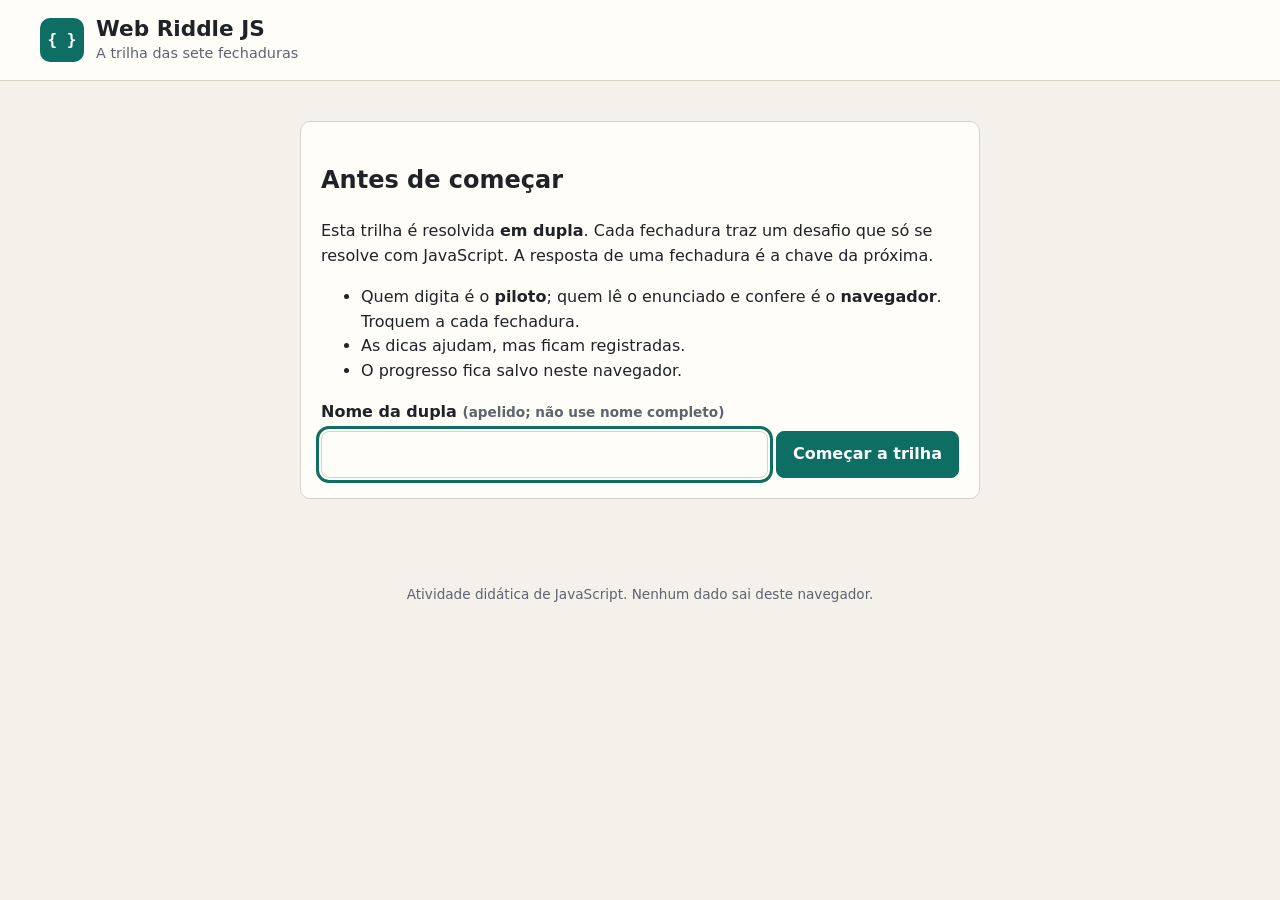
==== index.html @ 2ac2325f "feat: publica trilha Web Riddle JS Co-Authored-By: Claude Opus 5.5 <noreply@anthropic.com>" ====
<!doctype html>
<html lang="pt-BR">
<head>
  <meta charset="utf-8">
  <meta name="viewport" content="width=device-width, initial-scale=1">
  <title>Web Riddle JS</title>
  <meta name="description" content="Trilha de enigmas em JavaScript para resolver em dupla: cada fechadura guarda a pista da próxima.">
  <link rel="stylesheet" href="style.css">
</head>
<body>
  <header class="topo">
    <div class="topo-marca">
      <span class="logo" aria-hidden="true">{ }</span>
      <div>
        <h1>Web Riddle JS</h1>
        <p class="subtitulo">A trilha das sete fechaduras</p>
      </div>
    </div>
    <div class="topo-info" id="app-topo-info" hidden>
      <span>Dupla: <strong id="app-equipe"></strong></span>
      <span>Tempo: <strong id="app-tempo">00:00</strong></span>
    </div>
  </header>

  <nav class="progresso" id="app-progresso" aria-label="Fechaduras" hidden></nav>

  <main id="app-principal">
    <section class="cartao boas-vindas" id="app-boas-vindas" hidden>
      <h2>Antes de começar</h2>
      <p>Esta trilha é resolvida <strong>em dupla</strong>. Cada fechadura traz um desafio que só se resolve com JavaScript. A resposta de uma fechadura é a chave da próxima.</p>
      <ul>
        <li>Quem digita é o <strong>piloto</strong>; quem lê o enunciado e confere é o <strong>navegador</strong>. Troquem a cada fechadura.</li>
        <li>As dicas ajudam, mas ficam registradas.</li>
        <li>O progresso fica salvo neste navegador.</li>
      </ul>
      <form id="app-form-equipe" class="linha-form">
        <label for="app-nome-equipe">Nome da dupla <span class="nota">(apelido; não use nome completo)</span></label>
        <div class="linha">
          <input id="app-nome-equipe" maxlength="30" autocomplete="off" required>
          <button type="submit" class="botao primario">Começar a trilha</button>
        </div>
      </form>
    </section>

    <div class="grade" id="app-grade" hidden>
      <section class="cartao etapa" aria-live="polite">
        <div id="app-etapa"></div>

        <div class="dicas" id="app-dicas"></div>

        <form id="app-form-resposta" class="linha-form resposta">
          <label for="app-resposta">Pista desta fechadura</label>
          <div class="linha">
            <input id="app-resposta" autocomplete="off" spellcheck="false">
            <button type="submit" class="botao primario" id="app-botao-abrir">Abrir fechadura</button>
          </div>
          <p id="app-mensagem" class="mensagem" role="status"></p>
        </form>

        <div class="acoes-etapa">
          <button type="button" class="botao" id="app-reiniciar-etapa">Reiniciar etapa</button>
          <button type="button" class="botao" id="app-baixar">Baixar nosso código</button>
          <button type="button" class="botao perigo" id="app-recomecar">Recomeçar a trilha</button>
        </div>
      </section>

      <aside class="lateral">
        <section class="cartao bancada">
          <div class="bancada-topo">
            <h2>Bancada</h2>
            <span class="nota">Ctrl + Enter executa</span>
          </div>
          <label for="app-codigo" class="visualmente-oculto">Código JavaScript</label>
          <textarea id="app-codigo" spellcheck="false" autocomplete="off" placeholder="// escreva seu código aqui&#10;console.log(&quot;olá&quot;);"></textarea>
          <div class="linha">
            <button type="button" class="botao primario" id="app-executar">Executar</button>
            <button type="button" class="botao" id="app-limpar">Limpar saída</button>
          </div>
          <h3 class="saida-titulo">Saída</h3>
          <div id="app-saida" class="saida" aria-live="polite"></div>
        </section>

        <section class="cartao mochila">
          <h2>Mochila de pistas</h2>
          <ol id="app-mochila"></ol>
        </section>
      </aside>
    </div>

    <p id="app-carregando" class="carregando">Carregando a trilha...</p>
  </main>

  <footer class="rodape">
    <p>Atividade didática de JavaScript. Nenhum dado sai deste navegador.</p>
  </footer>

  <script src="app.js"></script>
</body>
</html>
---- style.css ----
:root {
  --fundo: #f4f1ea;
  --cartao: #fffdf8;
  --texto: #1f2328;
  --suave: #5c6470;
  --borda: #d9d3c5;
  --destaque: #0f6e63;
  --destaque-texto: #ffffff;
  --destaque-suave: #dcefeb;
  --alerta: #8a5a00;
  --alerta-fundo: #fff4d6;
  --erro: #a32222;
  --erro-fundo: #fde8e8;
  --sucesso: #1d6b2f;
  --sucesso-fundo: #e3f4e6;
  --codigo-fundo: #1e2430;
  --codigo-texto: #e6edf3;
  --raio: 10px;
  --mono: "Cascadia Code", "Consolas", "SFMono-Regular", Menlo, monospace;
  color-scheme: light;
}

@media (prefers-color-scheme: dark) {
  :root {
    --fundo: #12161c;
    --cartao: #1a2029;
    --texto: #e6e9ee;
    --suave: #a3acb9;
    --borda: #2e3744;
    --destaque: #3fb9a7;
    --destaque-texto: #0b1a17;
    --destaque-suave: #173430;
    --alerta: #f2c14e;
    --alerta-fundo: #2e2612;
    --erro: #ff8a8a;
    --erro-fundo: #3a1a1a;
    --sucesso: #7fd88f;
    --sucesso-fundo: #16301c;
    --codigo-fundo: #0d1117;
    --codigo-texto: #e6edf3;
    color-scheme: dark;
  }
}

* {
  box-sizing: border-box;
}

[hidden] {
  display: none !important;
}

body {
  margin: 0;
  background: var(--fundo);
  color: var(--texto);
  font-family: "Segoe UI", system-ui, -apple-system, Roboto, sans-serif;
  font-size: 1rem;
  line-height: 1.55;
}

code,
pre,
textarea {
  font-family: var(--mono);
}

:focus-visible {
  outline: 3px solid var(--destaque);
  outline-offset: 2px;
}

.visualmente-oculto {
  position: absolute;
  width: 1px;
  height: 1px;
  overflow: hidden;
  clip: rect(0 0 0 0);
  white-space: nowrap;
}

/* ---------- Header ---------- */

.topo {
  display: flex;
  flex-wrap: wrap;
  align-items: center;
  justify-content: space-between;
  gap: 12px;
  padding: 16px clamp(16px, 4vw, 40px);
  border-bottom: 1px solid var(--borda);
  background: var(--cartao);
}

.topo-marca {
  display: flex;
  align-items: center;
  gap: 12px;
}

.logo {
  display: grid;
  place-items: center;
  width: 44px;
  height: 44px;
  border-radius: var(--raio);
  background: var(--destaque);
  color: var(--destaque-texto);
  font-family: var(--mono);
  font-weight: 700;
}

h1 {
  margin: 0;
  font-size: 1.35rem;
  line-height: 1.2;
}

.subtitulo {
  margin: 0;
  color: var(--suave);
  font-size: 0.9rem;
}

.topo-info {
  display: flex;
  flex-wrap: wrap;
  gap: 16px;
  color: var(--suave);
}

.topo-info strong {
  color: var(--texto);
  font-variant-numeric: tabular-nums;
}

/* ---------- Progress ---------- */

.progresso {
  display: flex;
  flex-wrap: wrap;
  gap: 8px;
  padding: 16px clamp(16px, 4vw, 40px) 0;
}

.passo {
  min-width: 40px;
  height: 40px;
  padding: 0 10px;
  border: 2px solid var(--borda);
  border-radius: 999px;
  background: var(--cartao);
  color: var(--suave);
  font: inherit;
  font-weight: 600;
  cursor: pointer;
}

.passo:disabled {
  cursor: not-allowed;
  opacity: 0.55;
  border-style: dashed;
}

.passo.resolvida {
  border-color: var(--destaque);
  background: var(--destaque-suave);
  color: var(--texto);
}

.passo.atual {
  border-color: var(--destaque);
  background: var(--destaque);
  color: var(--destaque-texto);
}

/* ---------- Layout ---------- */

main {
  padding: 16px clamp(16px, 4vw, 40px) 32px;
}

.grade {
  display: grid;
  grid-template-columns: minmax(0, 1.2fr) minmax(0, 1fr);
  gap: 20px;
  align-items: start;
}

@media (max-width: 900px) {
  .grade {
    grid-template-columns: minmax(0, 1fr);
  }
}

.grade[hidden] {
  display: none;
}

.cartao {
  padding: 20px;
  border: 1px solid var(--borda);
  border-radius: var(--raio);
  background: var(--cartao);
}

.lateral {
  display: grid;
  gap: 20px;
  position: sticky;
  top: 16px;
}

@media (max-width: 900px) {
  .lateral {
    position: static;
  }
}

.boas-vindas {
  max-width: 680px;
  margin: 24px auto;
}

.carregando {
  color: var(--suave);
  text-align: center;
}

/* ---------- Lock content ---------- */

.rotulo {
  margin: 0;
  color: var(--destaque);
  font-size: 0.85rem;
  font-weight: 700;
  letter-spacing: 0.04em;
  text-transform: uppercase;
}

.etapa h2 {
  margin: 4px 0 8px;
  font-size: 1.5rem;
  line-height: 1.25;
}

.etapa h3 {
  margin: 20px 0 8px;
}

.conceitos {
  display: flex;
  flex-wrap: wrap;
  gap: 6px;
  margin: 0 0 16px;
  padding: 0;
  list-style: none;
}

.conceitos li {
  padding: 2px 10px;
  border-radius: 999px;
  background: var(--destaque-suave);
  font-family: var(--mono);
  font-size: 0.8rem;
}

.historia {
  color: var(--suave);
}

.desafio {
  margin-top: 12px;
  padding-top: 12px;
  border-top: 1px dashed var(--borda);
}

:not(pre) > code {
  padding: 1px 5px;
  border-radius: 5px;
  background: var(--destaque-suave);
  font-size: 0.9em;
  overflow-wrap: anywhere;
}

pre {
  margin: 12px 0;
  padding: 14px;
  overflow-x: auto;
  border-radius: 8px;
  background: var(--codigo-fundo);
  color: var(--codigo-texto);
  font-size: 0.88rem;
  line-height: 1.5;
}

.formula {
  padding: 10px 14px;
  border-left: 4px solid var(--destaque);
  background: var(--destaque-suave);
  font-family: var(--mono);
  font-size: 0.95rem;
}

.alerta {
  padding: 10px 14px;
  border-radius: 8px;
  background: var(--alerta-fundo);
  color: var(--alerta);
}

.nota {
  color: var(--suave);
  font-size: 0.85rem;
}

.painel-cargas {
  display: flex;
  flex-wrap: wrap;
  gap: 12px;
}

.painel-cargas label {
  display: grid;
  gap: 4px;
  font-weight: 600;
}

.painel-cargas input {
  width: 110px;
}

.mural {
  padding: 12px 16px;
  border: 2px solid var(--borda);
  border-radius: 8px;
  background: var(--fundo);
}

.comandos code {
  display: inline-block;
  padding: 8px 12px;
  font-size: 1rem;
  letter-spacing: 0.08em;
  word-break: break-all;
}

.tabela-comandos {
  border-collapse: collapse;
  margin: 8px 0;
}

.tabela-comandos th,
.tabela-comandos td {
  padding: 4px 14px;
  border-bottom: 1px solid var(--borda);
  text-align: left;
}

.etapa h4 {
  margin: 20px 0 6px;
}

.dica-recolhivel {
  margin: 8px 0;
  padding: 8px 12px;
  border-left: 4px solid var(--alerta);
  border-radius: 6px;
  background: var(--alerta-fundo);
}

.dica-recolhivel summary {
  color: var(--alerta);
  font-weight: 700;
  cursor: pointer;
}

.dica-recolhivel p {
  margin: 8px 0 0;
}

.tabela-comandos td,
.tabela-comandos th {
  vertical-align: top;
}

.cofre {
  display: grid;
  justify-items: start;
  gap: 10px;
  padding: 16px;
  border: 2px solid var(--borda);
  border-radius: 8px;
  background: var(--fundo);
}

.botao-cofre {
  padding: 14px 22px;
  border: 3px solid var(--texto);
  border-radius: 50px;
  background: var(--cartao);
  color: var(--texto);
  font: inherit;
  font-weight: 700;
  cursor: pointer;
}

.visor {
  margin: 0;
  padding: 8px 12px;
  border-radius: 6px;
  background: var(--codigo-fundo);
  color: var(--codigo-texto);
  font-family: var(--mono);
}

.visor[data-status="success"] {
  color: #7fd88f;
}

.visor[data-status="error"] {
  color: #ff9b9b;
}

.resumo-final {
  display: grid;
  grid-template-columns: max-content 1fr;
  gap: 6px 16px;
  margin: 16px 0;
  padding: 16px;
  border-radius: 8px;
  background: var(--sucesso-fundo);
}

.resumo-final dt {
  font-weight: 700;
}

.resumo-final dd {
  margin: 0;
  overflow-wrap: anywhere;
}

/* ---------- Hints ---------- */

.dicas {
  display: grid;
  gap: 10px;
  margin-top: 16px;
}

.dicas .botao {
  justify-self: start;
}

.dica {
  padding: 10px 14px;
  border-left: 4px solid var(--alerta);
  border-radius: 6px;
  background: var(--alerta-fundo);
}

.dica-titulo {
  margin: 0;
  color: var(--alerta);
  font-weight: 700;
}

/* ---------- Forms and buttons ---------- */

.linha-form {
  display: grid;
  gap: 6px;
}

.linha-form label {
  font-weight: 600;
}

.linha {
  display: flex;
  flex-wrap: wrap;
  gap: 8px;
}

.linha input {
  flex: 1 1 200px;
  min-width: 0;
}

input,
textarea {
  padding: 10px 12px;
  border: 1px solid var(--borda);
  border-radius: 8px;
  background: var(--cartao);
  color: var(--texto);
  font: inherit;
}

input[readonly],
input:disabled {
  background: var(--fundo);
}

.resposta {
  margin-top: 20px;
  padding-top: 16px;
  border-top: 1px solid var(--borda);
}

.resposta[hidden] {
  display: none;
}

.botao {
  padding: 9px 16px;
  border: 1px solid var(--borda);
  border-radius: 8px;
  background: var(--cartao);
  color: var(--texto);
  font: inherit;
  font-weight: 600;
  cursor: pointer;
}

.botao:hover {
  border-color: var(--destaque);
}

.botao.primario {
  border-color: var(--destaque);
  background: var(--destaque);
  color: var(--destaque-texto);
}

.botao.perigo {
  color: var(--erro);
}

.botao:disabled {
  cursor: not-allowed;
  opacity: 0.6;
}

.botao[hidden] {
  display: none;
}

.acoes-etapa {
  display: flex;
  flex-wrap: wrap;
  gap: 8px;
  margin-top: 20px;
}

.mensagem {
  min-height: 1.5em;
  margin: 4px 0 0;
}

.mensagem[data-status="error"] {
  padding: 8px 12px;
  border-radius: 6px;
  background: var(--erro-fundo);
  color: var(--erro);
}

.mensagem[data-status="warning"] {
  padding: 8px 12px;
  border-radius: 6px;
  background: var(--alerta-fundo);
  color: var(--alerta);
}

.mensagem[data-status="success"] {
  color: var(--sucesso);
}

.mensagem[data-status="info"] {
  color: var(--suave);
}

/* ---------- Workbench ---------- */

.bancada h2,
.mochila h2 {
  margin: 0;
  font-size: 1.1rem;
}

.bancada-topo {
  display: flex;
  align-items: baseline;
  justify-content: space-between;
  gap: 8px;
  margin-bottom: 8px;
}

.bancada textarea {
  display: block;
  width: 100%;
  min-height: 260px;
  margin-bottom: 10px;
  resize: vertical;
  background: var(--codigo-fundo);
  color: var(--codigo-texto);
  font-size: 0.9rem;
  line-height: 1.5;
  tab-size: 2;
}

.saida-titulo {
  margin: 14px 0 6px;
  font-size: 0.95rem;
}

.saida {
  min-height: 120px;
  max-height: 280px;
  overflow-y: auto;
  padding: 10px 12px;
  border-radius: 8px;
  background: var(--codigo-fundo);
  color: var(--codigo-texto);
  font-family: var(--mono);
  font-size: 0.88rem;
}

.saida-linha {
  white-space: pre-wrap;
  overflow-wrap: anywhere;
}

.saida-info {
  color: #8b98a9;
}

.saida-erro {
  color: #ff9b9b;
}

.saida-dica {
  color: #f2c14e;
}

.saida-sucesso {
  color: #7fd88f;
}

.mochila ol {
  margin: 8px 0 0;
  padding-left: 0;
  list-style: none;
}

.mochila li {
  padding: 4px 0;
  border-bottom: 1px dashed var(--borda);
}

.mochila li.vazia {
  color: var(--suave);
}

/* ---------- Footer ---------- */

.rodape {
  padding: 16px clamp(16px, 4vw, 40px) 32px;
  color: var(--suave);
  font-size: 0.85rem;
  text-align: center;
}
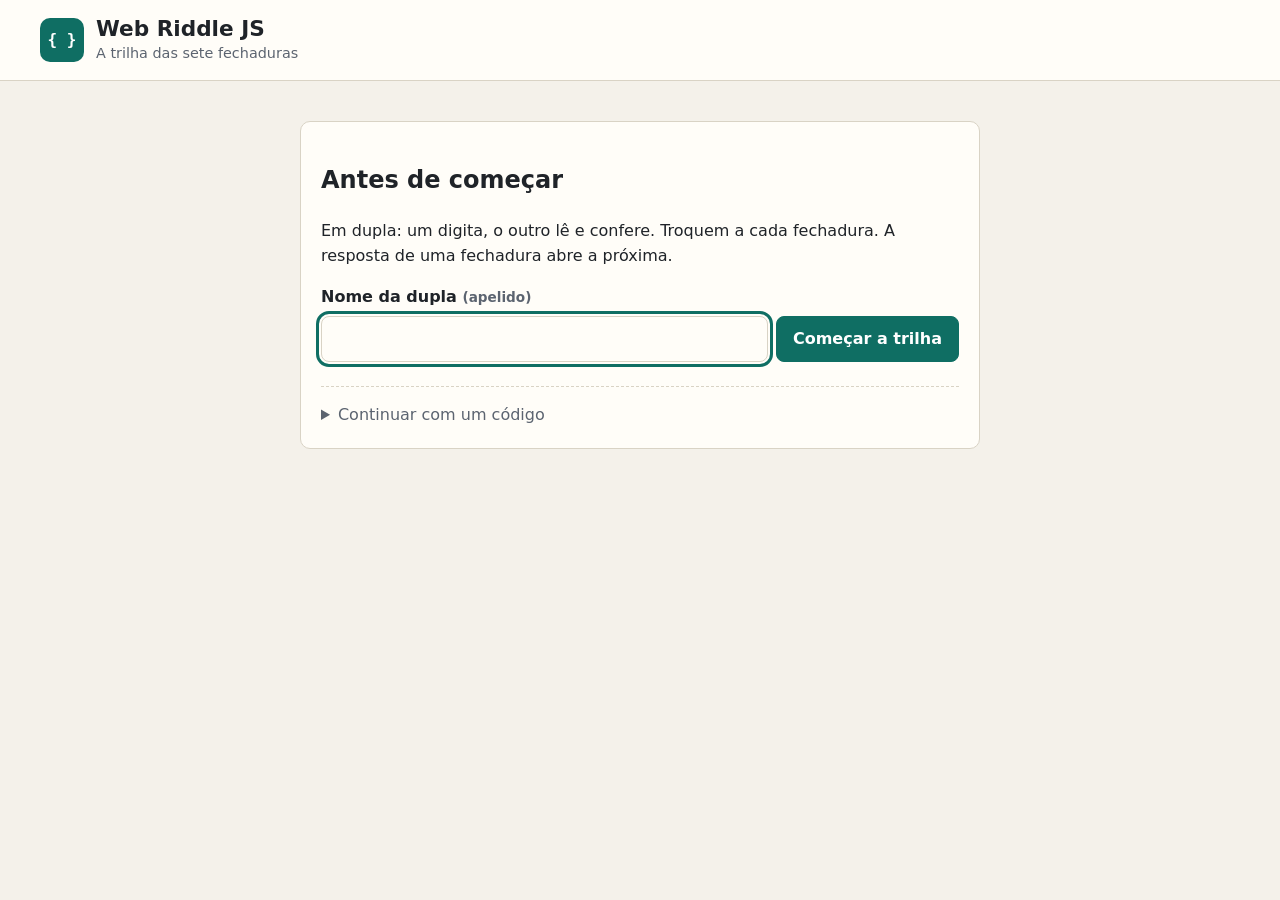
==== commit 4606538c: "feat: progress code, restore and leaner copy - Generate a progress code (team, start, per-lock times" ====
--- a/index.html
+++ b/index.html
@@ -27,19 +27,26 @@
   <main id="app-principal">
     <section class="cartao boas-vindas" id="app-boas-vindas" hidden>
       <h2>Antes de começar</h2>
-      <p>Esta trilha é resolvida <strong>em dupla</strong>. Cada fechadura traz um desafio que só se resolve com JavaScript. A resposta de uma fechadura é a chave da próxima.</p>
-      <ul>
-        <li>Quem digita é o <strong>piloto</strong>; quem lê o enunciado e confere é o <strong>navegador</strong>. Troquem a cada fechadura.</li>
-        <li>As dicas ajudam, mas ficam registradas.</li>
-        <li>O progresso fica salvo neste navegador.</li>
-      </ul>
+      <p>Em dupla: um digita, o outro lê e confere. Troquem a cada fechadura. A resposta de uma fechadura abre a próxima.</p>
       <form id="app-form-equipe" class="linha-form">
-        <label for="app-nome-equipe">Nome da dupla <span class="nota">(apelido; não use nome completo)</span></label>
+        <label for="app-nome-equipe">Nome da dupla <span class="nota">(apelido)</span></label>
         <div class="linha">
           <input id="app-nome-equipe" maxlength="30" autocomplete="off" required>
           <button type="submit" class="botao primario">Começar a trilha</button>
         </div>
       </form>
+
+      <details class="restaurar">
+        <summary>Continuar com um código</summary>
+      <form id="app-form-restaurar" class="linha-form">
+        <label for="app-codigo-restaurar" class="visualmente-oculto">Código de progresso</label>
+        <textarea id="app-codigo-restaurar" rows="3" spellcheck="false" autocomplete="off"></textarea>
+        <div class="linha">
+          <button type="submit" class="botao">Continuar</button>
+        </div>
+        <p id="app-mensagem-restaurar" class="mensagem" role="status"></p>
+      </form>
+      </details>
     </section>
 
     <div class="grade" id="app-grade" hidden>
@@ -60,8 +67,20 @@
         <div class="acoes-etapa">
           <button type="button" class="botao" id="app-reiniciar-etapa">Reiniciar etapa</button>
           <button type="button" class="botao" id="app-baixar">Baixar nosso código</button>
+          <button type="button" class="botao" id="app-gerar-codigo">Código de progresso</button>
           <button type="button" class="botao perigo" id="app-recomecar">Recomeçar a trilha</button>
         </div>
+
+        <section class="painel-codigo" id="app-painel-codigo" aria-labelledby="app-titulo-painel-codigo" hidden>
+          <h3 id="app-titulo-painel-codigo">Código de progresso</h3>
+          <p id="app-texto-painel-codigo"></p>
+          <label for="app-codigo-progresso" class="visualmente-oculto">Código de progresso</label>
+          <textarea id="app-codigo-progresso" rows="4" readonly spellcheck="false"></textarea>
+          <div class="linha">
+            <button type="button" class="botao primario" id="app-copiar-codigo">Copiar código</button>
+          </div>
+          <p id="app-status-copia" class="nota" role="status"></p>
+        </section>
       </section>
 
       <aside class="lateral">
@@ -90,10 +109,6 @@
     <p id="app-carregando" class="carregando">Carregando a trilha...</p>
   </main>
 
-  <footer class="rodape">
-    <p>Atividade didática de JavaScript. Nenhum dado sai deste navegador.</p>
-  </footer>
-
   <script src="app.js"></script>
 </body>
 </html>
--- a/style.css
+++ b/style.css
@@ -559,6 +559,95 @@
   margin: 4px 0 0;
 }
 
+/* ---------- Progress code ---------- */
+
+.restaurar {
+  margin-top: 24px;
+  padding-top: 16px;
+  border-top: 1px dashed var(--borda);
+}
+
+.restaurar summary {
+  cursor: pointer;
+  color: var(--suave);
+}
+
+.restaurar form {
+  margin-top: 10px;
+}
+
+.painel-codigo h3 {
+  margin: 0 0 4px;
+  font-size: 1.05rem;
+}
+
+.painel-codigo {
+  margin-top: 16px;
+  padding: 14px 16px;
+  border: 2px solid var(--destaque);
+  border-radius: var(--raio);
+  background: var(--destaque-suave);
+}
+
+.painel-codigo p {
+  margin: 0 0 10px;
+}
+
+#app-codigo-progresso,
+#app-codigo-restaurar {
+  width: 100%;
+  font-family: var(--mono);
+  font-size: 0.8rem;
+  line-height: 1.4;
+  word-break: break-all;
+  resize: vertical;
+}
+
+#app-codigo-progresso {
+  margin-bottom: 8px;
+  background: var(--cartao);
+}
+
+/* ---------- Fill-in-the-blank code (lock 0) ---------- */
+
+.lacuna {
+  padding: 0 3px;
+  border-radius: 4px;
+  font-weight: 700;
+}
+
+.lacuna-troca {
+  color: #ff6b5f;
+  text-decoration: underline wavy #ff6b5f;
+  text-underline-offset: 4px;
+}
+
+.lacuna-vazia {
+  border: 2px dashed #e0a640;
+  color: #e0a640;
+}
+
+.legenda-lacunas {
+  display: grid;
+  gap: 8px;
+  padding: 0;
+  list-style: none;
+}
+
+.legenda-lacunas li {
+  display: grid;
+  grid-template-columns: auto 1fr;
+  gap: 10px;
+  align-items: start;
+}
+
+.legenda-lacunas .lacuna {
+  padding: 1px 6px;
+  background: var(--codigo-fundo);
+  font-family: var(--mono);
+  font-size: 0.85rem;
+}
+
 .mensagem[data-status="error"] {
   padding: 8px 12px;
   border-radius: 6px;
@@ -665,9 +754,3 @@
 
 /* ---------- Footer ---------- */
 
-.rodape {
-  padding: 16px clamp(16px, 4vw, 40px) 32px;
-  color: var(--suave);
-  font-size: 0.85rem;
-  text-align: center;
-}
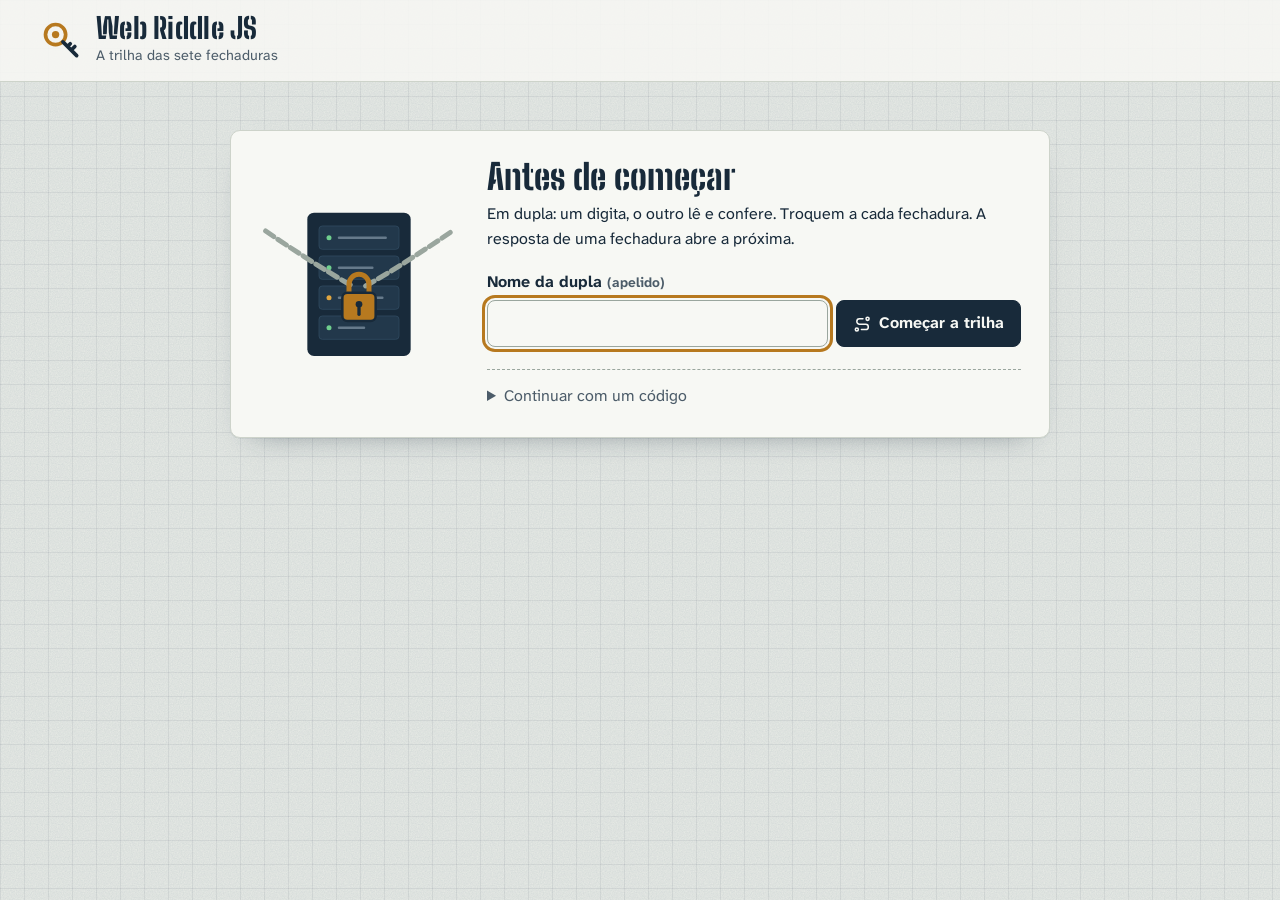
==== commit d8850d71: "feat: visual redesign with key-ring trail, workbench and icons Tokens, fonts (Atkinson Hyperlegible " ====
--- a/index.html
+++ b/index.html
@@ -5,20 +5,55 @@
   <meta name="viewport" content="width=device-width, initial-scale=1">
   <title>Web Riddle JS</title>
   <meta name="description" content="Trilha de enigmas em JavaScript para resolver em dupla: cada fechadura guarda a pista da próxima.">
+  <link rel="preconnect" href="https://fonts.googleapis.com">
+  <link rel="preconnect" href="https://fonts.gstatic.com" crossorigin>
+  <link rel="stylesheet" href="https://fonts.googleapis.com/css2?family=Atkinson+Hyperlegible+Next:wght@400;700&family=Big+Shoulders+Stencil:wght@700;800&family=JetBrains+Mono:wght@400;600&display=swap">
   <link rel="stylesheet" href="style.css">
 </head>
 <body>
+  <svg class="sprite" aria-hidden="true" focusable="false" xmlns="http://www.w3.org/2000/svg">
+  <symbol id="i-alert-triangle" viewBox="0 0 24 24"><path d="M12 9v4"/><path d="M10.363 3.591l-8.106 13.534a1.914 1.914 0 0 0 1.636 2.871h16.214a1.914 1.914 0 0 0 1.636 -2.87l-8.106 -13.536a1.914 1.914 0 0 0 -3.274 0z"/><path d="M12 16h.01"/></symbol>
+  <symbol id="i-arrow-back-up" viewBox="0 0 24 24"><path d="M9 14l-4 -4l4 -4"/><path d="M5 10h11a4 4 0 1 1 0 8h-1"/></symbol>
+  <symbol id="i-backpack" viewBox="0 0 24 24"><path d="M5 18v-6a6 6 0 0 1 6 -6h2a6 6 0 0 1 6 6v6a3 3 0 0 1 -3 3h-8a3 3 0 0 1 -3 -3z"/><path d="M10 6v-1a2 2 0 1 1 4 0v1"/><path d="M9 21v-4a2 2 0 0 1 2 -2h2a2 2 0 0 1 2 2v4"/><path d="M11 10h2"/></symbol>
+  <symbol id="i-bulb" viewBox="0 0 24 24"><path d="M3 12h1m8 -9v1m8 8h1m-15.4 -6.4l.7 .7m12.1 -.7l-.7 .7"/><path d="M9 16a5 5 0 1 1 6 0a3.5 3.5 0 0 0 -1 3a2 2 0 0 1 -4 0a3.5 3.5 0 0 0 -1 -3"/><path d="M9.7 17l4.6 0"/></symbol>
+  <symbol id="i-calculator" viewBox="0 0 24 24"><path d="M4 3m0 2a2 2 0 0 1 2 -2h12a2 2 0 0 1 2 2v14a2 2 0 0 1 -2 2h-12a2 2 0 0 1 -2 -2z"/><path d="M8 7m0 1a1 1 0 0 1 1 -1h6a1 1 0 0 1 1 1v1a1 1 0 0 1 -1 1h-6a1 1 0 0 1 -1 -1z"/><path d="M8 14l0 .01"/><path d="M12 14l0 .01"/><path d="M16 14l0 .01"/><path d="M8 17l0 .01"/><path d="M12 17l0 .01"/><path d="M16 17l0 .01"/></symbol>
+  <symbol id="i-check" viewBox="0 0 24 24"><path d="M5 12l5 5l10 -10"/></symbol>
+  <symbol id="i-clock" viewBox="0 0 24 24"><path d="M3 12a9 9 0 1 0 18 0a9 9 0 0 0 -18 0"/><path d="M12 7v5l3 3"/></symbol>
+  <symbol id="i-door" viewBox="0 0 24 24"><path d="M14 12v.01"/><path d="M3 21h18"/><path d="M6 21v-16a2 2 0 0 1 2 -2h8a2 2 0 0 1 2 2v16"/></symbol>
+  <symbol id="i-download" viewBox="0 0 24 24"><path d="M4 17v2a2 2 0 0 0 2 2h12a2 2 0 0 0 2 -2v-2"/><path d="M7 11l5 5l5 -5"/><path d="M12 4l0 12"/></symbol>
+  <symbol id="i-eraser" viewBox="0 0 24 24"><path d="M19 20h-10.5l-4.21 -4.3a1 1 0 0 1 0 -1.41l10 -10a1 1 0 0 1 1.41 0l5 5a1 1 0 0 1 0 1.41l-9.2 9.3"/><path d="M18 13.3l-6.3 -6.3"/></symbol>
+  <symbol id="i-flag" viewBox="0 0 24 24"><path d="M5 5a5 5 0 0 1 7 0a5 5 0 0 0 7 0v9a5 5 0 0 1 -7 0a5 5 0 0 0 -7 0v-9z"/><path d="M5 21v-7"/></symbol>
+  <symbol id="i-gauge" viewBox="0 0 24 24"><path d="M12 12m-9 0a9 9 0 1 0 18 0a9 9 0 1 0 -18 0"/><path d="M12 12m-1 0a1 1 0 1 0 2 0a1 1 0 1 0 -2 0"/><path d="M13.41 10.59l2.59 -2.59"/><path d="M7 12a5 5 0 0 1 5 -5"/></symbol>
+  <symbol id="i-key" viewBox="0 0 24 24"><path d="M16.555 3.843l3.602 3.602a2.877 2.877 0 0 1 0 4.069l-2.643 2.643a2.877 2.877 0 0 1 -4.069 0l-.301 -.301l-6.558 6.558a2 2 0 0 1 -1.239 .578l-.175 .008h-1.172a1 1 0 0 1 -.993 -.883l-.007 -.117v-1.172a2 2 0 0 1 .467 -1.284l.119 -.13l.414 -.414h2v-2h2v-2l2.144 -2.144l-.301 -.301a2.877 2.877 0 0 1 0 -4.069l2.643 -2.643a2.877 2.877 0 0 1 4.069 0z"/><path d="M15 9h.01"/></symbol>
+  <symbol id="i-lock-access" viewBox="0 0 24 24"><path d="M4 8v-2a2 2 0 0 1 2 -2h2"/><path d="M4 16v2a2 2 0 0 0 2 2h2"/><path d="M16 4h2a2 2 0 0 1 2 2v2"/><path d="M16 20h2a2 2 0 0 0 2 -2v-2"/><path d="M8 11m0 1a1 1 0 0 1 1 -1h6a1 1 0 0 1 1 1v3a1 1 0 0 1 -1 1h-6a1 1 0 0 1 -1 -1z"/><path d="M10 11v-2a2 2 0 1 1 4 0v2"/></symbol>
+  <symbol id="i-lock-open" viewBox="0 0 24 24"><path d="M5 11m0 2a2 2 0 0 1 2 -2h10a2 2 0 0 1 2 2v6a2 2 0 0 1 -2 2h-10a2 2 0 0 1 -2 -2z"/><path d="M12 16m-1 0a1 1 0 1 0 2 0a1 1 0 1 0 -2 0"/><path d="M8 11v-5a4 4 0 0 1 8 0"/></symbol>
+  <symbol id="i-lock" viewBox="0 0 24 24"><path d="M5 13a2 2 0 0 1 2 -2h10a2 2 0 0 1 2 2v6a2 2 0 0 1 -2 2h-10a2 2 0 0 1 -2 -2v-6z"/><path d="M11 16a1 1 0 1 0 2 0a1 1 0 0 0 -2 0"/><path d="M8 11v-4a4 4 0 1 1 8 0v4"/></symbol>
+  <symbol id="i-note" viewBox="0 0 24 24"><path d="M13 20l7 -7"/><path d="M13 20v-6a1 1 0 0 1 1 -1h6v-7a2 2 0 0 0 -2 -2h-12a2 2 0 0 0 -2 2v12a2 2 0 0 0 2 2h7"/></symbol>
+  <symbol id="i-player-play" viewBox="0 0 24 24"><path d="M7 4v16l13 -8z"/></symbol>
+  <symbol id="i-refresh" viewBox="0 0 24 24"><path d="M20 11a8.1 8.1 0 0 0 -15.5 -2m-.5 -4v4h4"/><path d="M4 13a8.1 8.1 0 0 0 15.5 2m.5 4v-4h-4"/></symbol>
+  <symbol id="i-robot" viewBox="0 0 24 24"><path d="M6 4m0 2a2 2 0 0 1 2 -2h8a2 2 0 0 1 2 2v4a2 2 0 0 1 -2 2h-8a2 2 0 0 1 -2 -2z"/><path d="M12 2v2"/><path d="M9 12v9"/><path d="M15 12v9"/><path d="M5 16l4 -2"/><path d="M15 14l4 2"/><path d="M9 18h6"/><path d="M10 8v.01"/><path d="M14 8v.01"/></symbol>
+  <symbol id="i-route" viewBox="0 0 24 24"><path d="M3 19a2 2 0 1 0 4 0a2 2 0 0 0 -4 0"/><path d="M19 7a2 2 0 1 0 0 -4a2 2 0 0 0 0 4z"/><path d="M11 19h5.5a3.5 3.5 0 0 0 0 -7h-8a3.5 3.5 0 0 1 0 -7h4.5"/></symbol>
+  <symbol id="i-settings" viewBox="0 0 24 24"><path d="M10.325 4.317c.426 -1.756 2.924 -1.756 3.35 0a1.724 1.724 0 0 0 2.573 1.066c1.543 -.94 3.31 .826 2.37 2.37a1.724 1.724 0 0 0 1.065 2.572c1.756 .426 1.756 2.924 0 3.35a1.724 1.724 0 0 0 -1.066 2.573c.94 1.543 -.826 3.31 -2.37 2.37a1.724 1.724 0 0 0 -2.572 1.065c-.426 1.756 -2.924 1.756 -3.35 0a1.724 1.724 0 0 0 -2.573 -1.066c-1.543 .94 -3.31 -.826 -2.37 -2.37a1.724 1.724 0 0 0 -1.065 -2.572c-1.756 -.426 -1.756 -2.924 0 -3.35a1.724 1.724 0 0 0 1.066 -2.573c-.94 -1.543 .826 -3.31 2.37 -2.37c1 .608 2.296 .07 2.572 -1.065z"/><path d="M9 12a3 3 0 1 0 6 0a3 3 0 0 0 -6 0"/></symbol>
+  <symbol id="i-shield-lock" viewBox="0 0 24 24"><path d="M12 3a12 12 0 0 0 8.5 3a12 12 0 0 1 -8.5 15a12 12 0 0 1 -8.5 -15a12 12 0 0 0 8.5 -3"/><path d="M12 11m-1 0a1 1 0 1 0 2 0a1 1 0 1 0 -2 0"/><path d="M12 12l0 2.5"/></symbol>
+  <symbol id="i-terminal-2" viewBox="0 0 24 24"><path d="M8 9l3 3l-3 3"/><path d="M13 15l3 0"/><path d="M3 4m0 2a2 2 0 0 1 2 -2h14a2 2 0 0 1 2 2v12a2 2 0 0 1 -2 2h-14a2 2 0 0 1 -2 -2z"/></symbol>
+  <symbol id="i-trophy" viewBox="0 0 24 24"><path d="M8 21l8 0"/><path d="M12 17l0 4"/><path d="M7 4l10 0"/><path d="M17 4v8a5 5 0 0 1 -10 0v-8"/><path d="M5 9m-2 0a2 2 0 1 0 4 0a2 2 0 1 0 -4 0"/><path d="M19 9m-2 0a2 2 0 1 0 4 0a2 2 0 1 0 -4 0"/></symbol>
+  <symbol id="i-users" viewBox="0 0 24 24"><path d="M9 7m-4 0a4 4 0 1 0 8 0a4 4 0 1 0 -8 0"/><path d="M3 21v-2a4 4 0 0 1 4 -4h4a4 4 0 0 1 4 4v2"/><path d="M16 3.13a4 4 0 0 1 0 7.75"/><path d="M21 21v-2a4 4 0 0 0 -3 -3.85"/></symbol>
+</svg>
   <header class="topo">
     <div class="topo-marca">
-      <span class="logo" aria-hidden="true">{ }</span>
+      <svg class="logo" viewBox="0 0 48 48" aria-hidden="true" focusable="false">
+        <circle cx="17" cy="17" r="11" class="logo-aro"/>
+        <circle cx="17" cy="17" r="4" class="logo-furo"/>
+        <path d="M25 25l15 15m-6 -6l4 -4m-8 0l3 -3" class="logo-haste"/>
+      </svg>
       <div>
         <h1>Web Riddle JS</h1>
         <p class="subtitulo">A trilha das sete fechaduras</p>
       </div>
     </div>
     <div class="topo-info" id="app-topo-info" hidden>
-      <span>Dupla: <strong id="app-equipe"></strong></span>
-      <span>Tempo: <strong id="app-tempo">00:00</strong></span>
+      <span class="info-item"><svg class="icone" aria-hidden="true"><use href="#i-users"/></svg><span class="visualmente-oculto">Dupla:</span> <strong id="app-equipe"></strong></span>
+      <span class="info-item"><svg class="icone" aria-hidden="true"><use href="#i-clock"/></svg><span class="visualmente-oculto">Tempo:</span> <strong id="app-tempo">00:00</strong></span>
     </div>
   </header>
 
@@ -26,58 +61,79 @@
 
   <main id="app-principal">
     <section class="cartao boas-vindas" id="app-boas-vindas" hidden>
-      <h2>Antes de começar</h2>
-      <p>Em dupla: um digita, o outro lê e confere. Troquem a cada fechadura. A resposta de uma fechadura abre a próxima.</p>
-      <form id="app-form-equipe" class="linha-form">
-        <label for="app-nome-equipe">Nome da dupla <span class="nota">(apelido)</span></label>
-        <div class="linha">
-          <input id="app-nome-equipe" maxlength="30" autocomplete="off" required>
-          <button type="submit" class="botao primario">Começar a trilha</button>
-        </div>
-      </form>
+      <svg class="ilustracao" viewBox="0 0 240 200" aria-hidden="true" focusable="false">
+        <rect x="58" y="14" width="124" height="172" rx="8" class="il-rack"/>
+        <rect x="72" y="30" width="96" height="28" rx="4" class="il-gaveta"/>
+        <rect x="72" y="66" width="96" height="28" rx="4" class="il-gaveta"/>
+        <rect x="72" y="102" width="96" height="28" rx="4" class="il-gaveta"/>
+        <rect x="72" y="138" width="96" height="28" rx="4" class="il-gaveta"/>
+        <circle cx="84" cy="44" r="3" class="il-led il-led-1"/>
+        <circle cx="84" cy="80" r="3" class="il-led il-led-2"/>
+        <circle cx="84" cy="116" r="3" class="il-led il-led-3"/>
+        <circle cx="84" cy="152" r="3" class="il-led il-led-4"/>
+        <path d="M96 44h56M96 80h40M96 116h52M96 152h30" class="il-ranhura"/>
+        <path d="M8 36C40 58 80 84 112 102M128 102C160 84 200 58 232 36" class="il-corrente"/>
+        <g class="il-cadeado">
+          <path d="M108 112v-12a12 12 0 0 1 24 0v12" class="il-arco"/>
+          <rect x="100" y="110" width="40" height="34" rx="6" class="il-corpo"/>
+          <circle cx="120" cy="124" r="4" class="il-fenda"/>
+          <path d="M120 128v8" class="il-fenda-traco"/>
+        </g>
+      </svg>
+      <div class="boas-vindas-texto">
+        <h2>Antes de começar</h2>
+        <p>Em dupla: um digita, o outro lê e confere. Troquem a cada fechadura. A resposta de uma fechadura abre a próxima.</p>
+        <form id="app-form-equipe" class="linha-form">
+          <label for="app-nome-equipe">Nome da dupla <span class="nota">(apelido)</span></label>
+          <div class="linha">
+            <input id="app-nome-equipe" maxlength="30" autocomplete="off" required>
+            <button type="submit" class="botao primario"><svg class="icone" aria-hidden="true"><use href="#i-route"/></svg><span>Começar a trilha</span></button>
+          </div>
+        </form>
 
-      <details class="restaurar">
-        <summary>Continuar com um código</summary>
-      <form id="app-form-restaurar" class="linha-form">
-        <label for="app-codigo-restaurar" class="visualmente-oculto">Código de progresso</label>
-        <textarea id="app-codigo-restaurar" rows="3" spellcheck="false" autocomplete="off"></textarea>
-        <div class="linha">
-          <button type="submit" class="botao">Continuar</button>
-        </div>
-        <p id="app-mensagem-restaurar" class="mensagem" role="status"></p>
-      </form>
-      </details>
+        <details class="restaurar">
+          <summary>Continuar com um código</summary>
+          <form id="app-form-restaurar" class="linha-form">
+            <label for="app-codigo-restaurar" class="visualmente-oculto">Código de progresso</label>
+            <textarea id="app-codigo-restaurar" rows="3" spellcheck="false" autocomplete="off"></textarea>
+            <div class="linha">
+              <button type="submit" class="botao"><svg class="icone" aria-hidden="true"><use href="#i-lock-access"/></svg><span>Continuar</span></button>
+            </div>
+            <p id="app-mensagem-restaurar" class="mensagem" role="status"></p>
+          </form>
+        </details>
+      </div>
     </section>
 
     <div class="grade" id="app-grade" hidden>
-      <section class="cartao etapa" aria-live="polite">
+      <section class="cartao etapa" id="app-cartao-etapa" aria-live="polite">
         <div id="app-etapa"></div>
 
         <div class="dicas" id="app-dicas"></div>
 
         <form id="app-form-resposta" class="linha-form resposta">
           <label for="app-resposta">Pista desta fechadura</label>
-          <div class="linha">
+          <div class="linha" id="app-linha-resposta">
             <input id="app-resposta" autocomplete="off" spellcheck="false">
-            <button type="submit" class="botao primario" id="app-botao-abrir">Abrir fechadura</button>
+            <button type="submit" class="botao primario" id="app-botao-abrir"><svg class="icone" aria-hidden="true"><use href="#i-key"/></svg><span>Abrir fechadura</span></button>
           </div>
           <p id="app-mensagem" class="mensagem" role="status"></p>
         </form>
 
         <div class="acoes-etapa">
-          <button type="button" class="botao" id="app-reiniciar-etapa">Reiniciar etapa</button>
-          <button type="button" class="botao" id="app-baixar">Baixar nosso código</button>
-          <button type="button" class="botao" id="app-gerar-codigo">Código de progresso</button>
-          <button type="button" class="botao perigo" id="app-recomecar">Recomeçar a trilha</button>
+          <button type="button" class="botao" id="app-reiniciar-etapa"><svg class="icone" aria-hidden="true"><use href="#i-refresh"/></svg><span>Reiniciar etapa</span></button>
+          <button type="button" class="botao" id="app-baixar"><svg class="icone" aria-hidden="true"><use href="#i-download"/></svg><span>Baixar nosso código</span></button>
+          <button type="button" class="botao" id="app-gerar-codigo"><svg class="icone" aria-hidden="true"><use href="#i-note"/></svg><span>Código de progresso</span></button>
+          <button type="button" class="botao perigo" id="app-recomecar"><svg class="icone" aria-hidden="true"><use href="#i-arrow-back-up"/></svg><span>Recomeçar a trilha</span></button>
         </div>
 
         <section class="painel-codigo" id="app-painel-codigo" aria-labelledby="app-titulo-painel-codigo" hidden>
-          <h3 id="app-titulo-painel-codigo">Código de progresso</h3>
+          <h3 id="app-titulo-painel-codigo"><svg class="icone" aria-hidden="true"><use href="#i-note"/></svg>Código de progresso</h3>
           <p id="app-texto-painel-codigo"></p>
           <label for="app-codigo-progresso" class="visualmente-oculto">Código de progresso</label>
           <textarea id="app-codigo-progresso" rows="4" readonly spellcheck="false"></textarea>
           <div class="linha">
-            <button type="button" class="botao primario" id="app-copiar-codigo">Copiar código</button>
+            <button type="button" class="botao primario" id="app-copiar-codigo"><svg class="icone" aria-hidden="true"><use href="#i-check"/></svg><span>Copiar código</span></button>
           </div>
           <p id="app-status-copia" class="nota" role="status"></p>
         </section>
@@ -86,21 +142,21 @@
       <aside class="lateral">
         <section class="cartao bancada">
           <div class="bancada-topo">
-            <h2>Bancada</h2>
+            <h2><svg class="icone" aria-hidden="true"><use href="#i-terminal-2"/></svg>Bancada</h2>
             <span class="nota">Ctrl + Enter executa</span>
           </div>
           <label for="app-codigo" class="visualmente-oculto">Código JavaScript</label>
           <textarea id="app-codigo" spellcheck="false" autocomplete="off" placeholder="// escreva seu código aqui&#10;console.log(&quot;olá&quot;);"></textarea>
           <div class="linha">
-            <button type="button" class="botao primario" id="app-executar">Executar</button>
-            <button type="button" class="botao" id="app-limpar">Limpar saída</button>
+            <button type="button" class="botao primario" id="app-executar"><svg class="icone" aria-hidden="true"><use href="#i-player-play"/></svg><span>Executar</span></button>
+            <button type="button" class="botao" id="app-limpar"><svg class="icone" aria-hidden="true"><use href="#i-eraser"/></svg><span>Limpar saída</span></button>
           </div>
           <h3 class="saida-titulo">Saída</h3>
           <div id="app-saida" class="saida" aria-live="polite"></div>
         </section>
 
         <section class="cartao mochila">
-          <h2>Mochila de pistas</h2>
+          <h2><svg class="icone" aria-hidden="true"><use href="#i-backpack"/></svg>Mochila de pistas</h2>
           <ol id="app-mochila"></ol>
         </section>
       </aside>
--- a/style.css
+++ b/style.css
@@ -1,43 +1,76 @@
+/* Web Riddle JS - "field notebook of the locksmith" theme.
+   Light: sage paper with a graph grid; dark: navy with a faint grid. */
+
 :root {
-  --fundo: #f4f1ea;
-  --cartao: #fffdf8;
-  --texto: #1f2328;
-  --suave: #5c6470;
-  --borda: #d9d3c5;
-  --destaque: #0f6e63;
-  --destaque-texto: #ffffff;
-  --destaque-suave: #dcefeb;
-  --alerta: #8a5a00;
-  --alerta-fundo: #fff4d6;
-  --erro: #a32222;
-  --erro-fundo: #fde8e8;
-  --sucesso: #1d6b2f;
-  --sucesso-fundo: #e3f4e6;
-  --codigo-fundo: #1e2430;
-  --codigo-texto: #e6edf3;
+  --papel: #e8ebe6;
+  --grade-linha: rgba(24, 42, 58, 0.07);
+  --cartao: #f7f8f4;
+  --texto: #182a3a;
+  --suave: #4c5c69;
+  --borda: #cdd3ca;
+  --borda-forte: #9aa69e;
+  --latao: #b7791f;
+  --latao-texto: #85550f;
+  --latao-fundo: #f3e7cf;
+  --latao-halo: rgba(183, 121, 31, 0.45);
+  --primario: #182a3a;
+  --primario-texto: #f7f8f4;
+  --sucesso: #2f7d4a;
+  --sucesso-fundo: #dcefe1;
+  --alerta: #85550f;
+  --alerta-fundo: #f6ecd6;
+  --alerta-borda: #e2c995;
+  --erro: #b02a24;
+  --erro-fundo: #f8e1df;
+  --codigo-inline: rgba(24, 42, 58, 0.08);
+  --codigo-fundo: #13212e;
+  --codigo-texto: #e4e9ee;
+  --painel: #182a3a;
+  --painel-claro: #22384b;
+  --painel-borda: #2f4a60;
+  --painel-texto: #e4e9ee;
+  --painel-suave: #9fb1c1;
+  --painel-latao: #e0a640;
+  --sombra: 0 1px 0 rgba(24, 42, 58, 0.06), 0 14px 30px -22px rgba(24, 42, 58, 0.55);
+  --ruido: url("data:image/svg+xml,%3Csvg xmlns='http://www.w3.org/2000/svg' width='180' height='180'%3E%3Cfilter id='n'%3E%3CfeTurbulence type='fractalNoise' baseFrequency='.85' numOctaves='2' stitchTiles='stitch'/%3E%3CfeColorMatrix values='0 0 0 0 .09 0 0 0 0 .16 0 0 0 0 .23 .14 0 0 0 0'/%3E%3C/filter%3E%3Crect width='100%25' height='100%25' filter='url(%23n)'/%3E%3C/svg%3E");
   --raio: 10px;
-  --mono: "Cascadia Code", "Consolas", "SFMono-Regular", Menlo, monospace;
+  --facil: cubic-bezier(0.2, 0.8, 0.2, 1);
+  --fonte-titulo: "Big Shoulders Stencil", "Bahnschrift Condensed", "Arial Narrow", sans-serif;
+  --fonte-texto: "Atkinson Hyperlegible Next", "Segoe UI", system-ui, -apple-system, Roboto, sans-serif;
+  --mono: "JetBrains Mono", "Cascadia Code", Consolas, "SFMono-Regular", Menlo, monospace;
+  --no: 40px;
   color-scheme: light;
 }
 
 @media (prefers-color-scheme: dark) {
   :root {
-    --fundo: #12161c;
-    --cartao: #1a2029;
-    --texto: #e6e9ee;
-    --suave: #a3acb9;
-    --borda: #2e3744;
-    --destaque: #3fb9a7;
-    --destaque-texto: #0b1a17;
-    --destaque-suave: #173430;
-    --alerta: #f2c14e;
-    --alerta-fundo: #2e2612;
-    --erro: #ff8a8a;
-    --erro-fundo: #3a1a1a;
-    --sucesso: #7fd88f;
-    --sucesso-fundo: #16301c;
-    --codigo-fundo: #0d1117;
-    --codigo-texto: #e6edf3;
+    --papel: #0f1a24;
+    --grade-linha: rgba(228, 233, 238, 0.045);
+    --cartao: #162432;
+    --texto: #e4e9ee;
+    --suave: #a3b3c2;
+    --borda: #263a4c;
+    --borda-forte: #3d566c;
+    --latao: #e0a640;
+    --latao-texto: #e8b65c;
+    --latao-fundo: #2c2516;
+    --latao-halo: rgba(224, 166, 64, 0.45);
+    --primario: #e0a640;
+    --primario-texto: #0f1a24;
+    --sucesso: #6fcf8e;
+    --sucesso-fundo: #16301f;
+    --alerta: #f0c26a;
+    --alerta-fundo: #2b2415;
+    --alerta-borda: #5a4720;
+    --erro: #ff8a80;
+    --erro-fundo: #3a1c1c;
+    --codigo-inline: rgba(228, 233, 238, 0.1);
+    --codigo-fundo: #0b141c;
+    --painel: #101d29;
+    --painel-claro: #1b2d3d;
+    --painel-borda: #2a4257;
+    --sombra: 0 1px 0 rgba(0, 0, 0, 0.3), 0 16px 32px -24px rgba(0, 0, 0, 0.9);
+    --ruido: url("data:image/svg+xml,%3Csvg xmlns='http://www.w3.org/2000/svg' width='180' height='180'%3E%3Cfilter id='n'%3E%3CfeTurbulence type='fractalNoise' baseFrequency='.85' numOctaves='2' stitchTiles='stitch'/%3E%3CfeColorMatrix values='0 0 0 0 .9 0 0 0 0 .93 0 0 0 0 .95 .07 0 0 0 0'/%3E%3C/filter%3E%3Crect width='100%25' height='100%25' filter='url(%23n)'/%3E%3C/svg%3E");
     color-scheme: dark;
   }
 }
@@ -52,11 +85,18 @@
 
 body {
   margin: 0;
-  background: var(--fundo);
+  background-color: var(--papel);
+  background-image:
+    var(--ruido),
+    linear-gradient(var(--grade-linha) 1px, transparent 1px),
+    linear-gradient(90deg, var(--grade-linha) 1px, transparent 1px);
+  background-size: 180px 180px, 24px 24px, 24px 24px;
   color: var(--texto);
-  font-family: "Segoe UI", system-ui, -apple-system, Roboto, sans-serif;
+  font-family: var(--fonte-texto);
   font-size: 1rem;
   line-height: 1.55;
+  /* Beginners must see "===" and "=>" as typed, not as ligatures. */
+  font-variant-ligatures: none;
 }
 
 code,
@@ -66,8 +106,13 @@
 }
 
 :focus-visible {
-  outline: 3px solid var(--destaque);
+  outline: 3px solid var(--latao);
   outline-offset: 2px;
+}
+
+/* Headings focused by script (screen-reader landing) need no ring. */
+[tabindex="-1"]:focus {
+  outline: none;
 }
 
 .visualmente-oculto {
@@ -79,6 +124,27 @@
   white-space: nowrap;
 }
 
+/* ---------- Icons ---------- */
+
+.sprite {
+  position: absolute;
+  width: 0;
+  height: 0;
+  overflow: hidden;
+}
+
+.icone {
+  flex-shrink: 0;
+  width: 1.15em;
+  height: 1.15em;
+  fill: none;
+  stroke: currentColor;
+  stroke-width: 2;
+  stroke-linecap: round;
+  stroke-linejoin: round;
+  vertical-align: -0.2em;
+}
+
 /* ---------- Header ---------- */
 
 .topo {
@@ -87,9 +153,9 @@
   align-items: center;
   justify-content: space-between;
   gap: 12px;
-  padding: 16px clamp(16px, 4vw, 40px);
+  padding: 14px clamp(16px, 4vw, 40px);
   border-bottom: 1px solid var(--borda);
-  background: var(--cartao);
+  background: color-mix(in srgb, var(--cartao) 88%, transparent);
 }
 
 .topo-marca {
@@ -99,25 +165,38 @@
 }
 
 .logo {
-  display: grid;
-  place-items: center;
   width: 44px;
   height: 44px;
-  border-radius: var(--raio);
-  background: var(--destaque);
-  color: var(--destaque-texto);
-  font-family: var(--mono);
-  font-weight: 700;
+  fill: none;
+  stroke-linecap: round;
+  stroke-linejoin: round;
+}
+
+.logo-aro {
+  stroke: var(--latao);
+  stroke-width: 4;
+}
+
+.logo-furo {
+  fill: var(--latao);
+}
+
+.logo-haste {
+  stroke: var(--texto);
+  stroke-width: 4;
 }
 
 h1 {
   margin: 0;
-  font-size: 1.35rem;
-  line-height: 1.2;
+  font-family: var(--fonte-titulo);
+  font-size: 1.8rem;
+  font-weight: 800;
+  line-height: 1;
+  letter-spacing: 0.01em;
 }
 
 .subtitulo {
-  margin: 0;
+  margin: 2px 0 0;
   color: var(--suave);
   font-size: 0.9rem;
 }
@@ -125,59 +204,140 @@
 .topo-info {
   display: flex;
   flex-wrap: wrap;
-  gap: 16px;
-  color: var(--suave);
-}
-
-.topo-info strong {
-  color: var(--texto);
-  font-variant-numeric: tabular-nums;
-}
-
-/* ---------- Progress ---------- */
-
-.progresso {
-  display: flex;
-  flex-wrap: wrap;
   gap: 8px;
-  padding: 16px clamp(16px, 4vw, 40px) 0;
-}
-
-.passo {
-  min-width: 40px;
-  height: 40px;
-  padding: 0 10px;
-  border: 2px solid var(--borda);
+}
+
+.info-item {
+  display: inline-flex;
+  align-items: center;
+  gap: 6px;
+  padding: 4px 12px;
+  border: 1px solid var(--borda);
   border-radius: 999px;
   background: var(--cartao);
   color: var(--suave);
+}
+
+.info-item strong {
+  color: var(--texto);
+  font-variant-numeric: tabular-nums;
+}
+
+#app-tempo {
+  font-family: var(--mono);
+  font-weight: 600;
+}
+
+/* ---------- Progress: key-ring trail ---------- */
+
+.progresso {
+  display: flex;
+  align-items: flex-start;
+  padding: 18px clamp(16px, 4vw, 40px) 4px;
+  overflow-x: auto;
+}
+
+.elo {
+  flex: 1 1 18px;
+  min-width: 6px;
+  height: 3px;
+  margin-top: calc(var(--no) / 2 - 1.5px);
+  background: repeating-linear-gradient(90deg, var(--borda-forte) 0 6px, transparent 6px 10px);
+}
+
+.elo.feito {
+  background: var(--sucesso);
+}
+
+.passo {
+  display: grid;
+  flex: 0 0 auto;
+  justify-items: center;
+  gap: 4px;
+  padding: 0;
+  border: 0;
+  background: none;
+  color: var(--suave);
   font: inherit;
+  cursor: pointer;
+}
+
+.passo-anel {
+  display: grid;
+  place-items: center;
+  width: var(--no);
+  height: var(--no);
+  border: 2px solid var(--borda-forte);
+  border-radius: 50%;
+  background: var(--cartao);
+  transition: transform 160ms var(--facil), border-color 160ms var(--facil);
+}
+
+.passo-anel .icone {
+  width: 18px;
+  height: 18px;
+}
+
+.passo-num {
+  font-family: var(--mono);
+  font-size: 0.72rem;
   font-weight: 600;
-  cursor: pointer;
+  line-height: 1;
+}
+
+.passo:not(:disabled):hover .passo-anel {
+  transform: translateY(-2px);
+  border-color: var(--latao);
 }
 
 .passo:disabled {
   cursor: not-allowed;
-  opacity: 0.55;
+  opacity: 0.6;
+}
+
+.passo:disabled .passo-anel {
   border-style: dashed;
 }
 
 .passo.resolvida {
-  border-color: var(--destaque);
-  background: var(--destaque-suave);
-  color: var(--texto);
+  color: var(--sucesso);
+}
+
+.passo.resolvida .passo-anel {
+  border-color: var(--sucesso);
+  background: var(--sucesso-fundo);
 }
 
 .passo.atual {
-  border-color: var(--destaque);
-  background: var(--destaque);
-  color: var(--destaque-texto);
+  color: var(--latao-texto);
+}
+
+.passo.atual .passo-anel {
+  border-color: var(--latao);
+  background: var(--latao);
+  color: #182a3a;
+  animation: pulso 2.4s var(--facil) infinite;
+}
+
+.passo.estalo .passo-anel {
+  animation: estalo 520ms var(--facil);
+}
+
+@media (max-width: 560px) {
+  :root {
+    --no: 32px;
+  }
+
+  .passo-anel .icone {
+    width: 15px;
+    height: 15px;
+  }
 }
 
 /* ---------- Layout ---------- */
 
 main {
-  padding: 16px clamp(16px, 4vw, 40px) 32px;
+  padding: 16px clamp(16px, 4vw, 40px) 40px;
 }
 
 .grade {
@@ -191,10 +351,6 @@
   .grade {
     grid-template-columns: minmax(0, 1fr);
   }
-}
-
-.grade[hidden] {
-  display: none;
 }
 
 .cartao {
@@ -202,6 +358,7 @@
   border: 1px solid var(--borda);
   border-radius: var(--raio);
   background: var(--cartao);
+  box-shadow: var(--sombra);
 }
 
 .lateral {
@@ -217,52 +374,224 @@
   }
 }
 
-.boas-vindas {
-  max-width: 680px;
-  margin: 24px auto;
-}
-
 .carregando {
   color: var(--suave);
   text-align: center;
 }
 
-/* ---------- Lock content ---------- */
+/* ---------- Welcome ---------- */
+
+.boas-vindas {
+  display: grid;
+  grid-template-columns: 200px minmax(0, 1fr);
+  gap: 28px;
+  align-items: center;
+  max-width: 820px;
+  margin: 32px auto;
+  padding: 28px;
+}
+
+@media (max-width: 640px) {
+  .boas-vindas {
+    grid-template-columns: minmax(0, 1fr);
+    gap: 12px;
+    margin: 16px auto;
+    padding: 20px;
+  }
+
+  .ilustracao {
+    max-width: 150px;
+    justify-self: center;
+  }
+}
+
+.boas-vindas h2 {
+  margin: 0 0 6px;
+  font-family: var(--fonte-titulo);
+  font-size: 2.2rem;
+  font-weight: 800;
+  line-height: 1.05;
+}
+
+.boas-vindas-texto > p {
+  margin: 0 0 18px;
+}
+
+.boas-vindas > *,
+.boas-vindas-texto > * {
+  animation: subir 520ms var(--facil) both;
+}
+
+.boas-vindas-texto > :nth-child(2) {
+  animation-delay: 80ms;
+}
+
+.boas-vindas-texto > :nth-child(3) {
+  animation-delay: 160ms;
+}
+
+.boas-vindas-texto > :nth-child(4) {
+  animation-delay: 240ms;
+}
+
+.ilustracao {
+  width: 100%;
+  height: auto;
+}
+
+.il-rack {
+  fill: var(--painel);
+}
+
+.il-gaveta {
+  fill: var(--painel-claro);
+  stroke: var(--painel-borda);
+}
+
+.il-ranhura {
+  stroke: var(--painel-suave);
+  stroke-width: 3;
+  stroke-linecap: round;
+  opacity: 0.55;
+}
+
+.il-led {
+  fill: #6fcf8e;
+  animation: piscar 3.2s steps(1) infinite;
+}
+
+.il-led-2 {
+  animation-delay: 0.8s;
+}
+
+.il-led-3 {
+  fill: var(--painel-latao);
+  animation-delay: 1.6s;
+}
+
+.il-led-4 {
+  animation-delay: 2.4s;
+}
+
+.il-corrente {
+  fill: none;
+  stroke: var(--borda-forte);
+  stroke-width: 6;
+  stroke-dasharray: 12 6;
+  stroke-linecap: round;
+}
+
+.il-arco {
+  fill: none;
+  stroke: var(--latao);
+  stroke-width: 6;
+  stroke-linecap: round;
+}
+
+.il-corpo {
+  fill: var(--latao);
+  stroke: var(--painel);
+  stroke-width: 3;
+}
+
+.il-fenda {
+  fill: var(--painel);
+}
+
+.il-fenda-traco {
+  stroke: var(--painel);
+  stroke-width: 4;
+  stroke-linecap: round;
+}
+
+/* ---------- Lock card ---------- */
+
+.etapa {
+  border-top: 6px solid var(--latao);
+}
+
+.etapa-cabeca {
+  display: grid;
+  grid-template-columns: auto minmax(0, 1fr);
+  gap: 16px;
+  align-items: center;
+  margin-bottom: 12px;
+}
+
+.placa {
+  display: grid;
+  place-items: center;
+  gap: 2px;
+  width: 64px;
+  height: 64px;
+  border: 2px solid var(--latao);
+  border-radius: 8px;
+  background: var(--latao-fundo);
+  color: var(--latao-texto);
+  transform: rotate(-3deg);
+  box-shadow: inset 0 0 0 3px var(--cartao);
+}
+
+.placa .icone {
+  width: 18px;
+  height: 18px;
+}
+
+.placa-num {
+  font-family: var(--fonte-titulo);
+  font-size: 1.7rem;
+  font-weight: 800;
+  line-height: 0.9;
+}
 
 .rotulo {
   margin: 0;
-  color: var(--destaque);
-  font-size: 0.85rem;
+  color: var(--suave);
+  font-size: 0.9rem;
   font-weight: 700;
-  letter-spacing: 0.04em;
-  text-transform: uppercase;
 }
 
 .etapa h2 {
-  margin: 4px 0 8px;
-  font-size: 1.5rem;
-  line-height: 1.25;
+  margin: 2px 0 0;
+  font-family: var(--fonte-titulo);
+  font-size: 2rem;
+  font-weight: 800;
+  line-height: 1.05;
+  letter-spacing: 0.01em;
 }
 
 .etapa h3 {
   margin: 20px 0 8px;
+}
+
+.recem-aberta .etapa-cabeca {
+  animation: subir 480ms var(--facil) both;
+}
+
+.recem-aberta .historia {
+  animation: subir 480ms var(--facil) 90ms both;
+}
+
+.recem-aberta .desafio {
+  animation: subir 480ms var(--facil) 180ms both;
 }
 
 .conceitos {
   display: flex;
   flex-wrap: wrap;
   gap: 6px;
-  margin: 0 0 16px;
+  margin: 0 0 14px;
   padding: 0;
   list-style: none;
 }
 
 .conceitos li {
-  padding: 2px 10px;
-  border-radius: 999px;
-  background: var(--destaque-suave);
+  padding: 1px 8px;
+  border: 1px solid var(--borda-forte);
+  border-radius: 4px;
+  color: var(--suave);
   font-family: var(--mono);
-  font-size: 0.8rem;
+  font-size: 0.78rem;
 }
 
 .historia {
@@ -272,38 +601,40 @@
 .desafio {
   margin-top: 12px;
   padding-top: 12px;
-  border-top: 1px dashed var(--borda);
+  border-top: 1px dashed var(--borda-forte);
 }
 
 :not(pre) > code {
   padding: 1px 5px;
   border-radius: 5px;
-  background: var(--destaque-suave);
+  background: var(--codigo-inline);
   font-size: 0.9em;
   overflow-wrap: anywhere;
 }
 
 pre {
   margin: 12px 0;
-  padding: 14px;
+  padding: 14px 16px;
   overflow-x: auto;
   border-radius: 8px;
   background: var(--codigo-fundo);
   color: var(--codigo-texto);
   font-size: 0.88rem;
-  line-height: 1.5;
+  line-height: 1.6;
 }
 
 .formula {
   padding: 10px 14px;
-  border-left: 4px solid var(--destaque);
-  background: var(--destaque-suave);
+  border: 1px dashed var(--latao);
+  border-radius: 8px;
+  background: var(--latao-fundo);
   font-family: var(--mono);
   font-size: 0.95rem;
 }
 
 .alerta {
   padding: 10px 14px;
+  border: 1px solid var(--alerta-borda);
   border-radius: 8px;
   background: var(--alerta-fundo);
   color: var(--alerta);
@@ -323,7 +654,7 @@
 .painel-cargas label {
   display: grid;
   gap: 4px;
-  font-weight: 600;
+  font-weight: 700;
 }
 
 .painel-cargas input {
@@ -334,7 +665,7 @@
   padding: 12px 16px;
   border: 2px solid var(--borda);
   border-radius: 8px;
-  background: var(--fundo);
+  background: var(--papel);
 }
 
 .comandos code {
@@ -355,6 +686,7 @@
   padding: 4px 14px;
   border-bottom: 1px solid var(--borda);
   text-align: left;
+  vertical-align: top;
 }
 
 .etapa h4 {
@@ -364,8 +696,8 @@
 .dica-recolhivel {
   margin: 8px 0;
   padding: 8px 12px;
-  border-left: 4px solid var(--alerta);
-  border-radius: 6px;
+  border: 1px solid var(--alerta-borda);
+  border-radius: 8px;
   background: var(--alerta-fundo);
 }
 
@@ -377,11 +709,6 @@
 
 .dica-recolhivel p {
   margin: 8px 0 0;
-}
-
-.tabela-comandos td,
-.tabela-comandos th {
-  vertical-align: top;
 }
 
 .cofre {
@@ -391,7 +718,7 @@
   padding: 16px;
   border: 2px solid var(--borda);
   border-radius: 8px;
-  background: var(--fundo);
+  background: var(--papel);
 }
 
 .botao-cofre {
@@ -403,6 +730,11 @@
   font: inherit;
   font-weight: 700;
   cursor: pointer;
+  transition: transform 120ms var(--facil);
+}
+
+.botao-cofre:active {
+  transform: scale(0.96) rotate(-4deg);
 }
 
 .visor {
@@ -428,6 +760,7 @@
   gap: 6px 16px;
   margin: 16px 0;
   padding: 16px;
+  border: 1px solid var(--sucesso);
   border-radius: 8px;
   background: var(--sucesso-fundo);
 }
@@ -441,6 +774,46 @@
   overflow-wrap: anywhere;
 }
 
+/* ---------- Fill-in-the-blank code (lock 0) ---------- */
+
+.lacuna {
+  padding: 0 3px;
+  border-radius: 4px;
+  font-weight: 700;
+}
+
+.lacuna-troca {
+  color: #ff6b5f;
+  text-decoration: underline wavy #ff6b5f;
+  text-underline-offset: 4px;
+}
+
+.lacuna-vazia {
+  border: 2px dashed #e0a640;
+  color: #e0a640;
+}
+
+.legenda-lacunas {
+  display: grid;
+  gap: 8px;
+  padding: 0;
+  list-style: none;
+}
+
+.legenda-lacunas li {
+  display: grid;
+  grid-template-columns: auto 1fr;
+  gap: 10px;
+  align-items: start;
+}
+
+.legenda-lacunas .lacuna {
+  padding: 1px 6px;
+  background: var(--codigo-fundo);
+  font-family: var(--mono);
+  font-size: 0.85rem;
+}
+
 /* ---------- Hints ---------- */
 
 .dicas {
@@ -455,12 +828,19 @@
 
 .dica {
   padding: 10px 14px;
-  border-left: 4px solid var(--alerta);
-  border-radius: 6px;
+  border: 1px solid var(--alerta-borda);
+  border-radius: 8px;
   background: var(--alerta-fundo);
 }
 
+.dica.nova {
+  animation: deslizar 360ms var(--facil) both;
+}
+
 .dica-titulo {
+  display: flex;
+  align-items: center;
+  gap: 6px;
   margin: 0;
   color: var(--alerta);
   font-weight: 700;
@@ -474,7 +854,7 @@
 }
 
 .linha-form label {
-  font-weight: 600;
+  font-weight: 700;
 }
 
 .linha {
@@ -491,16 +871,22 @@
 input,
 textarea {
   padding: 10px 12px;
-  border: 1px solid var(--borda);
+  border: 1px solid var(--borda-forte);
   border-radius: 8px;
   background: var(--cartao);
   color: var(--texto);
   font: inherit;
 }
 
+input::placeholder,
+textarea::placeholder {
+  color: var(--suave);
+  opacity: 0.8;
+}
+
 input[readonly],
 input:disabled {
-  background: var(--fundo);
+  background: var(--papel);
 }
 
 .resposta {
@@ -509,29 +895,52 @@
   border-top: 1px solid var(--borda);
 }
 
-.resposta[hidden] {
-  display: none;
+.resposta input {
+  font-family: var(--mono);
+}
+
+.linha.treme {
+  animation: treme 380ms var(--facil);
 }
 
 .botao {
+  display: inline-flex;
+  align-items: center;
+  gap: 8px;
   padding: 9px 16px;
-  border: 1px solid var(--borda);
+  border: 1px solid var(--borda-forte);
   border-radius: 8px;
   background: var(--cartao);
   color: var(--texto);
   font: inherit;
-  font-weight: 600;
+  font-weight: 700;
   cursor: pointer;
-}
-
-.botao:hover {
-  border-color: var(--destaque);
+  transition: transform 120ms var(--facil), border-color 120ms var(--facil), box-shadow 120ms var(--facil);
+}
+
+.botao .icone {
+  transition: transform 160ms var(--facil);
+}
+
+.botao:hover:not(:disabled) {
+  border-color: var(--latao);
+  transform: translateY(-1px);
+  box-shadow: 0 6px 14px -10px rgba(24, 42, 58, 0.6);
+}
+
+.botao:hover:not(:disabled) .icone {
+  transform: translateX(1px) rotate(-6deg);
+}
+
+.botao:active:not(:disabled) {
+  transform: scale(0.97);
+  box-shadow: none;
 }
 
 .botao.primario {
-  border-color: var(--destaque);
-  background: var(--destaque);
-  color: var(--destaque-texto);
+  border-color: var(--primario);
+  background: var(--primario);
+  color: var(--primario-texto);
 }
 
 .botao.perigo {
@@ -541,10 +950,6 @@
 .botao:disabled {
   cursor: not-allowed;
   opacity: 0.6;
-}
-
-.botao[hidden] {
-  display: none;
 }
 
 .acoes-etapa {
@@ -559,12 +964,35 @@
   margin: 4px 0 0;
 }
 
+.mensagem[data-status="error"] {
+  padding: 8px 12px;
+  border-radius: 6px;
+  background: var(--erro-fundo);
+  color: var(--erro);
+}
+
+.mensagem[data-status="warning"] {
+  padding: 8px 12px;
+  border-radius: 6px;
+  background: var(--alerta-fundo);
+  color: var(--alerta);
+}
+
+.mensagem[data-status="success"] {
+  color: var(--sucesso);
+  font-weight: 700;
+}
+
+.mensagem[data-status="info"] {
+  color: var(--suave);
+}
+
 /* ---------- Progress code ---------- */
 
 .restaurar {
-  margin-top: 24px;
-  padding-top: 16px;
-  border-top: 1px dashed var(--borda);
+  margin-top: 22px;
+  padding-top: 14px;
+  border-top: 1px dashed var(--borda-forte);
 }
 
 .restaurar summary {
@@ -576,17 +1004,21 @@
   margin-top: 10px;
 }
 
-.painel-codigo h3 {
-  margin: 0 0 4px;
-  font-size: 1.05rem;
-}
-
 .painel-codigo {
   margin-top: 16px;
   padding: 14px 16px;
-  border: 2px solid var(--destaque);
+  border: 1px dashed var(--latao);
   border-radius: var(--raio);
-  background: var(--destaque-suave);
+  background: var(--latao-fundo);
+  animation: deslizar 360ms var(--facil) both;
+}
+
+.painel-codigo h3 {
+  display: flex;
+  align-items: center;
+  gap: 8px;
+  margin: 0 0 4px;
+  font-size: 1.05rem;
 }
 
 .painel-codigo p {
@@ -608,74 +1040,29 @@
   background: var(--cartao);
 }
 
-/* ---------- Fill-in-the-blank code (lock 0) ---------- */
-
-.lacuna {
-  padding: 0 3px;
-  border-radius: 4px;
-  font-weight: 700;
-}
-
-.lacuna-troca {
-  color: #ff6b5f;
-  text-decoration: underline wavy #ff6b5f;
-  text-underline-offset: 4px;
-}
-
-.lacuna-vazia {
-  border: 2px dashed #e0a640;
-  color: #e0a640;
-}
-
-.legenda-lacunas {
-  display: grid;
-  gap: 8px;
-  padding: 0;
-  list-style: none;
-}
-
-.legenda-lacunas li {
-  display: grid;
-  grid-template-columns: auto 1fr;
-  gap: 10px;
-  align-items: start;
-}
-
-.legenda-lacunas .lacuna {
-  padding: 1px 6px;
-  background: var(--codigo-fundo);
-  font-family: var(--mono);
-  font-size: 0.85rem;
-}
-
-.mensagem[data-status="error"] {
-  padding: 8px 12px;
-  border-radius: 6px;
-  background: var(--erro-fundo);
-  color: var(--erro);
-}
-
-.mensagem[data-status="warning"] {
-  padding: 8px 12px;
-  border-radius: 6px;
-  background: var(--alerta-fundo);
-  color: var(--alerta);
-}
-
-.mensagem[data-status="success"] {
-  color: var(--sucesso);
-}
-
-.mensagem[data-status="info"] {
-  color: var(--suave);
-}
-
-/* ---------- Workbench ---------- */
+/* ---------- Workbench: dark device panel ---------- */
+
+.bancada {
+  border-color: var(--painel-borda);
+  background: var(--painel);
+  color: var(--painel-texto);
+}
 
 .bancada h2,
 .mochila h2 {
+  display: flex;
+  align-items: center;
+  gap: 8px;
   margin: 0;
   font-size: 1.1rem;
+}
+
+.bancada h2 .icone {
+  color: var(--painel-latao);
+}
+
+.bancada .nota {
+  color: var(--painel-suave);
 }
 
 .bancada-topo {
@@ -683,7 +1070,9 @@
   align-items: baseline;
   justify-content: space-between;
   gap: 8px;
-  margin-bottom: 8px;
+  margin: -4px 0 10px;
+  padding-bottom: 10px;
+  border-bottom: 1px solid var(--painel-borda);
 }
 
 .bancada textarea {
@@ -692,16 +1081,41 @@
   min-height: 260px;
   margin-bottom: 10px;
   resize: vertical;
+  border-color: var(--painel-borda);
   background: var(--codigo-fundo);
   color: var(--codigo-texto);
+  font-family: var(--mono);
   font-size: 0.9rem;
   line-height: 1.5;
   tab-size: 2;
+  caret-color: var(--painel-latao);
+}
+
+.bancada textarea::placeholder {
+  color: var(--painel-suave);
+}
+
+.bancada .botao {
+  border-color: var(--painel-borda);
+  background: var(--painel-claro);
+  color: var(--painel-texto);
+}
+
+.bancada .botao.primario {
+  border-color: var(--painel-latao);
+  background: var(--painel-latao);
+  color: #182a3a;
+}
+
+.bancada :focus-visible {
+  outline-color: var(--painel-latao);
 }
 
 .saida-titulo {
   margin: 14px 0 6px;
-  font-size: 0.95rem;
+  color: var(--painel-suave);
+  font-size: 0.85rem;
+  font-weight: 700;
 }
 
 .saida {
@@ -709,16 +1123,18 @@
   max-height: 280px;
   overflow-y: auto;
   padding: 10px 12px;
+  border: 1px solid var(--painel-borda);
   border-radius: 8px;
   background: var(--codigo-fundo);
   color: var(--codigo-texto);
   font-family: var(--mono);
-  font-size: 0.88rem;
+  font-size: 0.86rem;
 }
 
 .saida-linha {
   white-space: pre-wrap;
   overflow-wrap: anywhere;
+  animation: surgir 200ms var(--facil) both;
 }
 
 .saida-info {
@@ -737,20 +1153,143 @@
   color: #7fd88f;
 }
 
+/* ---------- Backpack: key tags ---------- */
+
+.mochila h2 .icone {
+  color: var(--latao);
+}
+
 .mochila ol {
-  margin: 8px 0 0;
-  padding-left: 0;
+  display: flex;
+  flex-wrap: wrap;
+  gap: 8px;
+  margin: 12px 0 0;
+  padding: 0;
   list-style: none;
 }
 
 .mochila li {
-  padding: 4px 0;
-  border-bottom: 1px dashed var(--borda);
+  display: inline-flex;
+  align-items: center;
+  gap: 6px;
+  max-width: 100%;
+  padding: 5px 12px 5px 8px;
+  border: 1px solid var(--latao);
+  border-radius: 4px 16px 16px 4px;
+  background: var(--latao-fundo);
+  font-size: 0.85rem;
+}
+
+.mochila li .icone {
+  color: var(--latao-texto);
+}
+
+.mochila li span {
+  color: var(--suave);
+}
+
+.mochila li code {
+  background: none;
+  padding: 0;
+  font-weight: 600;
 }
 
 .mochila li.vazia {
+  padding: 0;
+  border: 0;
+  background: none;
   color: var(--suave);
 }
 
-/* ---------- Footer ---------- */
-
+/* ---------- Motion ---------- */
+
+@keyframes subir {
+  from {
+    opacity: 0;
+    transform: translateY(8px);
+  }
+  to {
+    opacity: 1;
+    transform: none;
+  }
+}
+
+@keyframes deslizar {
+  from {
+    opacity: 0;
+    transform: translateY(-6px);
+  }
+  to {
+    opacity: 1;
+    transform: none;
+  }
+}
+
+@keyframes surgir {
+  from {
+    opacity: 0;
+  }
+  to {
+    opacity: 1;
+  }
+}
+
+@keyframes treme {
+  0%,
+  100% {
+    transform: none;
+  }
+  20% {
+    transform: translateX(-6px);
+  }
+  40% {
+    transform: translateX(5px);
+  }
+  60% {
+    transform: translateX(-3px);
+  }
+  80% {
+    transform: translateX(2px);
+  }
+}
+
+@keyframes estalo {
+  0% {
+    transform: scale(0.7);
+  }
+  60% {
+    transform: scale(1.1);
+  }
+  100% {
+    transform: scale(1);
+  }
+}
+
+@keyframes pulso {
+  0% {
+    box-shadow: 0 0 0 0 var(--latao-halo);
+  }
+  70%,
+  100% {
+    box-shadow: 0 0 0 9px transparent;
+  }
+}
+
+@keyframes piscar {
+  0%,
+  85% {
+    opacity: 1;
+  }
+  90% {
+    opacity: 0.25;
+  }
+}
+
+@media (prefers-reduced-motion: reduce) {
+  *,
+  *::before,
+  *::after {
+    animation: none !important;
+    transition: none !important;
+  }
+}
